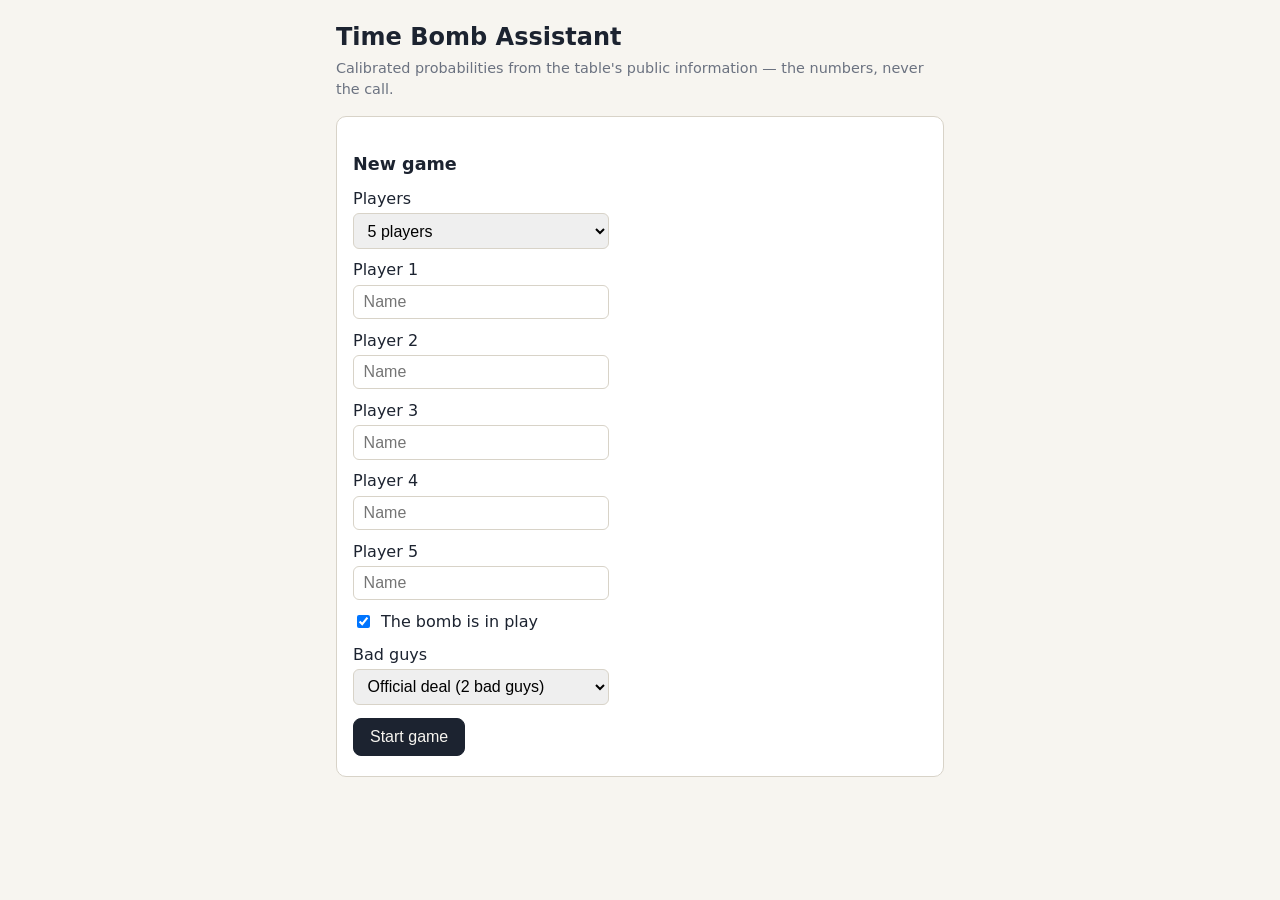
==== web/static/index.html @ 4788f813 "web: US1 MVP — solver-backed cut panel in the browser (T007-T013) replay.py gains the belief block, " ====
<!DOCTYPE html>
<html lang="en">
<head>
  <meta charset="utf-8">
  <meta name="viewport" content="width=device-width, initial-scale=1">
  <title>Time Bomb Assistant</title>
  <link rel="stylesheet" href="styles.css">
</head>
<body>
  <header>
    <h1>Time Bomb Assistant</h1>
    <p class="tagline">Calibrated probabilities from the table's public information —
      the numbers, never the call.</p>
  </header>

  <main>
    <!-- Setup screen -->
    <section id="setup-screen" hidden>
      <h2>New game</h2>
      <form id="setup-form">
        <label>Players
          <select id="player-count"></select>
        </label>
        <div id="name-inputs"></div>
        <label class="row">
          <input type="checkbox" id="bomb-toggle" checked>
          The bomb is in play
        </label>
        <label>Bad guys
          <select id="role-deal"></select>
        </label>
        <p id="setup-error" class="error" hidden></p>
        <button type="submit">Start game</button>
      </form>
    </section>

    <!-- Game screen -->
    <section id="game-screen" hidden>
      <div id="status-bar"></div>
      <div id="banner" hidden></div>
      <div id="warnings"></div>

      <div id="num-bad-chip" hidden></div>

      <table id="panel-table" hidden>
        <thead>
          <tr>
            <th>Player</th>
            <th>P(bad)</th>
            <th>P(bomb)</th>
            <th>P(safe wire)</th>
            <th id="info-header">Info</th>
          </tr>
        </thead>
        <tbody></tbody>
      </table>
      <p id="panel-note" class="note" hidden></p>

      <form id="decl-form" hidden>
        <h2 id="decl-title"></h2>
        <div id="decl-inputs"></div>
        <p id="decl-error" class="error" hidden></p>
        <button type="submit">Enter declarations</button>
      </form>

      <div id="cut-form" hidden>
        <h2 id="cut-title"></h2>
        <div id="cut-players"></div>
        <div id="cut-results" hidden>
          <p id="cut-chosen"></p>
          <button type="button" data-result="safe">Safe wire</button>
          <button type="button" data-result="nothing">Nothing</button>
          <button type="button" data-result="bomb" id="bomb-result">The bomb</button>
          <button type="button" id="cut-cancel">Cancel</button>
        </div>
      </div>

      <div class="game-actions">
        <button type="button" id="undo-button" hidden>Undo last entry</button>
        <button type="button" id="new-game-button">New game</button>
      </div>
    </section>
  </main>

  <script src="main.js"></script>
</body>
</html>
---- web/static/styles.css ----
/* Time Bomb assistant — phone-first (specs/001-web-cut-panel, T013). */

:root {
  --ink: #1c2330;
  --paper: #f7f5f0;
  --card: #ffffff;
  --line: #d8d3c8;
  --accent: #b3462e;
  --good: #2e7d4f;
  --bad: #b3462e;
  --muted: #6b7280;
}

* { box-sizing: border-box; }

body {
  margin: 0 auto;
  padding: 0 1rem 3rem;
  max-width: 40rem;
  font-family: system-ui, sans-serif;
  font-size: 16px;
  line-height: 1.45;
  color: var(--ink);
  background: var(--paper);
}

header { padding-top: 1.25rem; }
h1 { margin: 0; font-size: 1.5rem; }
h2 { font-size: 1.1rem; margin: 1.2rem 0 0.5rem; }
.tagline { margin: 0.2rem 0 0; color: var(--muted); font-size: 0.9rem; }

section {
  background: var(--card);
  border: 1px solid var(--line);
  border-radius: 10px;
  padding: 1rem;
  margin-top: 1rem;
}

label { display: block; margin: 0.6rem 0; }
label.row { display: flex; align-items: center; gap: 0.5rem; }

input[type="text"], input[type="number"], select {
  font-size: 1rem;
  padding: 0.45rem 0.6rem;
  border: 1px solid var(--line);
  border-radius: 6px;
  width: 100%;
  max-width: 16rem;
  display: block;
  margin-top: 0.2rem;
}
input[type="number"] { max-width: 6rem; }

button {
  font-size: 1rem;
  padding: 0.55rem 1rem;
  margin: 0.25rem 0.35rem 0.25rem 0;
  border: 1px solid var(--line);
  border-radius: 8px;
  background: var(--card);
  cursor: pointer;
}
button[type="submit"] { background: var(--ink); color: var(--paper); border-color: var(--ink); }
button:disabled { opacity: 0.4; cursor: not-allowed; }

#status-bar {
  font-weight: 600;
  font-size: 0.95rem;
}

.banner {
  margin-top: 0.8rem;
  padding: 0.7rem 0.9rem;
  border-radius: 8px;
  font-weight: 700;
  color: #fff;
}
.banner.good { background: var(--good); }
.banner.bad { background: var(--bad); }

.warning {
  margin: 0.6rem 0 0;
  padding: 0.55rem 0.8rem;
  background: #fdf3d7;
  border: 1px solid #e7cf8c;
  border-radius: 8px;
  font-size: 0.92rem;
}
.error { color: var(--accent); font-size: 0.92rem; }
.note { color: var(--muted); font-size: 0.85rem; margin: 0.4rem 0 0; }

#num-bad-chip {
  display: inline-block;
  margin-top: 0.8rem;
  padding: 0.25rem 0.7rem;
  border: 1px solid var(--line);
  border-radius: 999px;
  font-size: 0.9rem;
  background: var(--paper);
}

#panel-table {
  width: 100%;
  margin-top: 0.8rem;
  border-collapse: collapse;
  font-variant-numeric: tabular-nums;
}
#panel-table th, #panel-table td {
  padding: 0.45rem 0.4rem;
  text-align: right;
  border-bottom: 1px solid var(--line);
  font-size: 0.92rem;
}
#panel-table th:first-child, #panel-table td:first-child {
  text-align: left;
  font-weight: 600;
}
#panel-table th { color: var(--muted); font-weight: 600; }
.no-cards { color: var(--muted); font-style: italic; text-align: center; }

#decl-inputs label {
  display: flex;
  align-items: center;
  justify-content: space-between;
  gap: 0.6rem;
  max-width: 18rem;
}

#cut-players button { min-width: 5.5rem; }
#cut-results { margin-top: 0.6rem; }
#cut-results p { margin: 0.2rem 0 0.4rem; font-weight: 600; }
#bomb-result { border-color: var(--bad); color: var(--bad); }

.game-actions {
  margin-top: 1.1rem;
  padding-top: 0.8rem;
  border-top: 1px solid var(--line);
}

@media (max-width: 480px) {
  body { font-size: 15px; }
  #panel-table th, #panel-table td { padding: 0.4rem 0.25rem; font-size: 0.88rem; }
  button { padding: 0.5rem 0.8rem; }
}
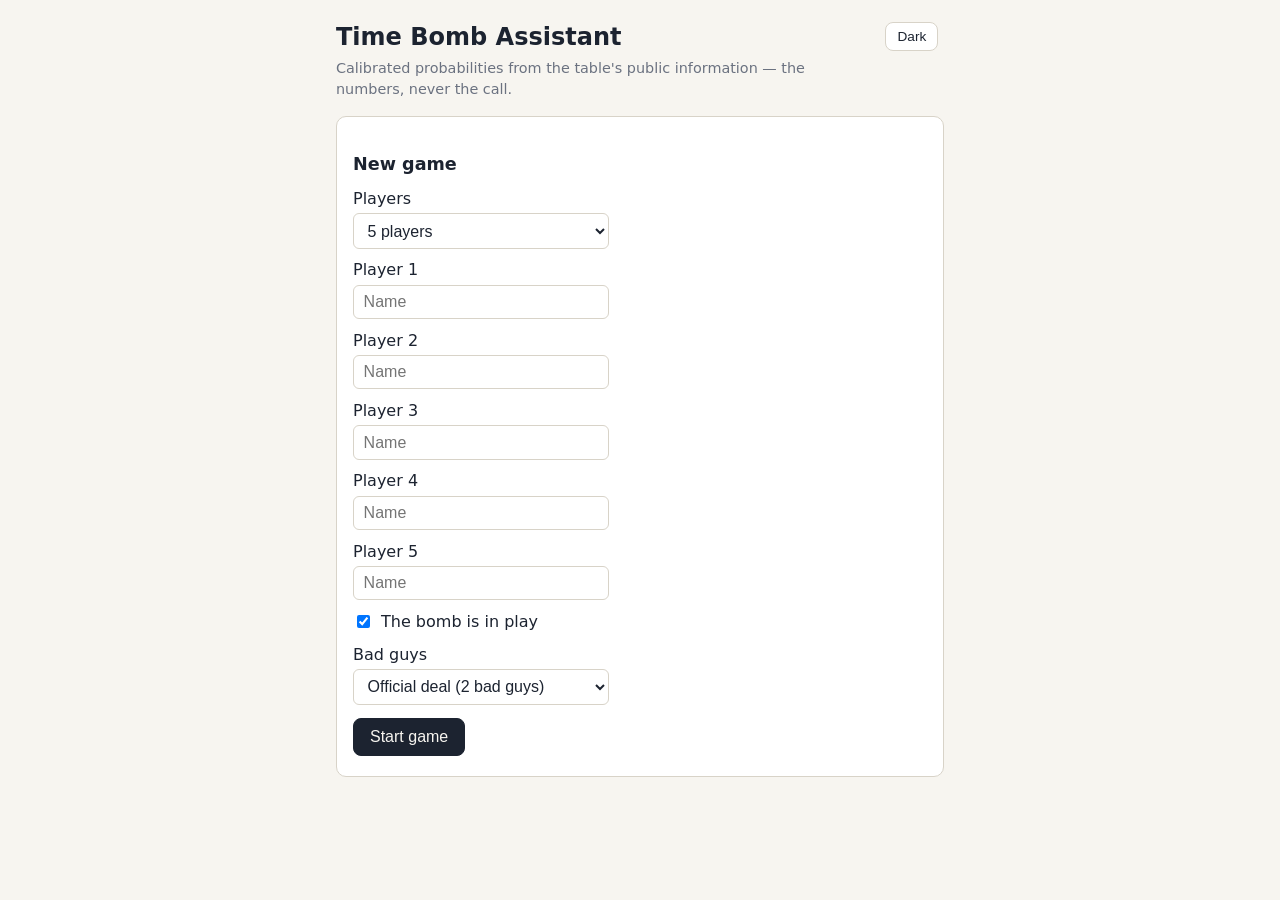
==== commit f8a5f14d: "web: explicit cut submission + dark mode (T024-T025, FR-003 amended, FR-013) Cut entry is now two to" ====
--- a/web/static/index.html
+++ b/web/static/index.html
@@ -8,9 +8,12 @@
 </head>
 <body>
   <header>
-    <h1>Time Bomb Assistant</h1>
-    <p class="tagline">Calibrated probabilities from the table's public information —
-      the numbers, never the call.</p>
+    <div>
+      <h1>Time Bomb Assistant</h1>
+      <p class="tagline">Calibrated probabilities from the table's public information —
+        the numbers, never the call.</p>
+    </div>
+    <button type="button" id="theme-toggle" aria-label="Switch theme">Dark</button>
   </header>
 
   <main>
@@ -65,14 +68,15 @@
 
       <div id="cut-form" hidden>
         <h2 id="cut-title"></h2>
+        <p class="cut-step">Whose wire was cut?</p>
         <div id="cut-players"></div>
-        <div id="cut-results" hidden>
-          <p id="cut-chosen"></p>
+        <p class="cut-step">The card showed…</p>
+        <div id="cut-results">
           <button type="button" data-result="safe">Safe wire</button>
           <button type="button" data-result="nothing">Nothing</button>
           <button type="button" data-result="bomb" id="bomb-result">The bomb</button>
-          <button type="button" id="cut-cancel">Cancel</button>
         </div>
+        <button type="button" id="cut-submit" class="primary" disabled>Submit cut</button>
       </div>
 
       <div class="game-actions">
--- a/web/static/styles.css
+++ b/web/static/styles.css
@@ -1,4 +1,6 @@
-/* Time Bomb assistant — phone-first (specs/001-web-cut-panel, T013). */
+/* Time Bomb assistant — phone-first, light + dark (specs/001-web-cut-panel, T013/T025).
+ * All colors live in the token block; the theme toggle stamps data-theme on <html>,
+ * which must win over the OS preference in both directions. */
 
 :root {
   --ink: #1c2330;
@@ -9,6 +11,57 @@
   --good: #2e7d4f;
   --bad: #b3462e;
   --muted: #6b7280;
+  --warn-bg: #fdf3d7;
+  --warn-line: #e7cf8c;
+  --button-ink: #f7f5f0;
+  color-scheme: light;
+}
+
+@media (prefers-color-scheme: dark) {
+  :root {
+    --ink: #e9e5dd;
+    --paper: #191817;
+    --card: #24221f;
+    --line: #423e38;
+    --accent: #d4644a;
+    --good: #3f9a68;
+    --bad: #c14f36;
+    --muted: #9b958a;
+    --warn-bg: #37301d;
+    --warn-line: #6b5a2c;
+    --button-ink: #191817;
+    color-scheme: dark;
+  }
+}
+
+:root[data-theme="light"] {
+  --ink: #1c2330;
+  --paper: #f7f5f0;
+  --card: #ffffff;
+  --line: #d8d3c8;
+  --accent: #b3462e;
+  --good: #2e7d4f;
+  --bad: #b3462e;
+  --muted: #6b7280;
+  --warn-bg: #fdf3d7;
+  --warn-line: #e7cf8c;
+  --button-ink: #f7f5f0;
+  color-scheme: light;
+}
+
+:root[data-theme="dark"] {
+  --ink: #e9e5dd;
+  --paper: #191817;
+  --card: #24221f;
+  --line: #423e38;
+  --accent: #d4644a;
+  --good: #3f9a68;
+  --bad: #c14f36;
+  --muted: #9b958a;
+  --warn-bg: #37301d;
+  --warn-line: #6b5a2c;
+  --button-ink: #191817;
+  color-scheme: dark;
 }
 
 * { box-sizing: border-box; }
@@ -24,10 +77,22 @@
   background: var(--paper);
 }
 
-header { padding-top: 1.25rem; }
+header {
+  padding-top: 1.25rem;
+  display: flex;
+  align-items: flex-start;
+  justify-content: space-between;
+  gap: 0.8rem;
+}
 h1 { margin: 0; font-size: 1.5rem; }
 h2 { font-size: 1.1rem; margin: 1.2rem 0 0.5rem; }
 .tagline { margin: 0.2rem 0 0; color: var(--muted); font-size: 0.9rem; }
+#theme-toggle {
+  flex-shrink: 0;
+  margin-top: 0.15rem;
+  padding: 0.35rem 0.7rem;
+  font-size: 0.85rem;
+}
 
 section {
   background: var(--card);
@@ -49,6 +114,8 @@
   max-width: 16rem;
   display: block;
   margin-top: 0.2rem;
+  background: var(--card);
+  color: var(--ink);
 }
 input[type="number"] { max-width: 6rem; }
 
@@ -59,10 +126,25 @@
   border: 1px solid var(--line);
   border-radius: 8px;
   background: var(--card);
+  color: var(--ink);
   cursor: pointer;
 }
-button[type="submit"] { background: var(--ink); color: var(--paper); border-color: var(--ink); }
+button[type="submit"], button.primary {
+  background: var(--ink);
+  color: var(--button-ink);
+  border-color: var(--ink);
+}
 button:disabled { opacity: 0.4; cursor: not-allowed; }
+button:focus-visible { outline: 2px solid var(--accent); outline-offset: 2px; }
+
+/* A chosen (but not yet submitted) cut option. */
+button.selected {
+  background: var(--ink);
+  color: var(--button-ink);
+  border-color: var(--ink);
+}
+#bomb-result { border-color: var(--bad); color: var(--bad); }
+#bomb-result.selected { background: var(--bad); color: var(--button-ink); }
 
 #status-bar {
   font-weight: 600;
@@ -82,8 +164,8 @@
 .warning {
   margin: 0.6rem 0 0;
   padding: 0.55rem 0.8rem;
-  background: #fdf3d7;
-  border: 1px solid #e7cf8c;
+  background: var(--warn-bg);
+  border: 1px solid var(--warn-line);
   border-radius: 8px;
   font-size: 0.92rem;
 }
@@ -129,8 +211,7 @@
 
 #cut-players button { min-width: 5.5rem; }
 #cut-results { margin-top: 0.6rem; }
-#cut-results p { margin: 0.2rem 0 0.4rem; font-weight: 600; }
-#bomb-result { border-color: var(--bad); color: var(--bad); }
+.cut-step { margin: 0.5rem 0 0.2rem; font-size: 0.9rem; color: var(--muted); }
 
 .game-actions {
   margin-top: 1.1rem;
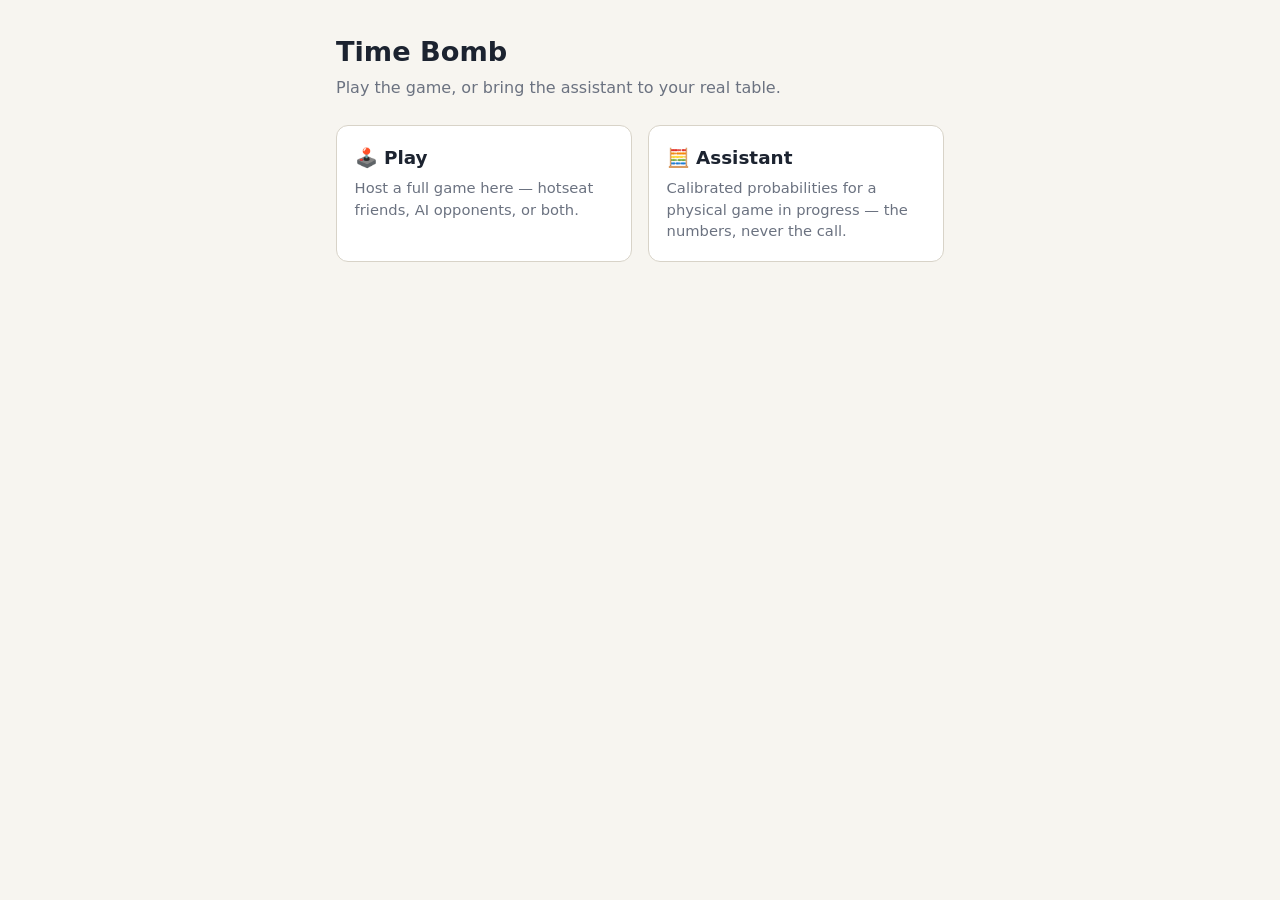
==== commit 17b0d9da: "web: US3 — two-door home page, v1 assistant moved to /assistant (T022-T024) - v1 static files git-mv" ====
--- a/web/static/index.html
+++ b/web/static/index.html
@@ -3,89 +3,72 @@
 <head>
   <meta charset="utf-8">
   <meta name="viewport" content="width=device-width, initial-scale=1">
-  <title>Time Bomb Assistant</title>
-  <link rel="stylesheet" href="styles.css">
+  <title>Time Bomb</title>
+  <!-- Two-door home (specs/002-host-local-game, T023). Self-contained styles:
+       the same design tokens as the assistant and the game, by value. -->
+  <style>
+    :root {
+      --ink: #1c2330; --paper: #f7f5f0; --card: #ffffff; --line: #d8d3c8;
+      --accent: #b3462e; --muted: #6b7280;
+      color-scheme: light;
+    }
+    @media (prefers-color-scheme: dark) {
+      :root {
+        --ink: #e9e5dd; --paper: #191817; --card: #24221f; --line: #423e38;
+        --accent: #d4644a; --muted: #9b958a;
+        color-scheme: dark;
+      }
+    }
+    * { box-sizing: border-box; }
+    body {
+      margin: 0 auto; padding: 0 1rem 3rem; max-width: 40rem;
+      font-family: system-ui, sans-serif; font-size: 16px; line-height: 1.45;
+      color: var(--ink); background: var(--paper);
+    }
+    header { padding-top: 2rem; }
+    h1 { margin: 0; font-size: 1.7rem; }
+    .tagline { margin: 0.3rem 0 0; color: var(--muted); }
+    .doors { display: grid; gap: 1rem; margin-top: 1.6rem; }
+    @media (min-width: 480px) { .doors { grid-template-columns: 1fr 1fr; } }
+    a.door {
+      display: block; padding: 1.2rem 1.1rem; border: 1px solid var(--line);
+      border-radius: 12px; background: var(--card); color: inherit;
+      text-decoration: none;
+    }
+    a.door:hover, a.door:focus-visible { border-color: var(--accent); outline: none; }
+    .door h2 { margin: 0 0 0.35rem; font-size: 1.15rem; }
+    .door p { margin: 0; color: var(--muted); font-size: 0.92rem; }
+    #continue-note { margin-top: 1rem; font-size: 0.92rem; color: var(--muted); }
+    #continue-note a { color: var(--accent); }
+  </style>
 </head>
 <body>
   <header>
-    <div>
-      <h1>Time Bomb Assistant</h1>
-      <p class="tagline">Calibrated probabilities from the table's public information —
-        the numbers, never the call.</p>
-    </div>
-    <button type="button" id="theme-toggle" aria-label="Switch theme">Dark</button>
+    <h1>Time Bomb</h1>
+    <p class="tagline">Play the game, or bring the assistant to your real table.</p>
   </header>
 
   <main>
-    <!-- Setup screen -->
-    <section id="setup-screen" hidden>
-      <h2>New game</h2>
-      <form id="setup-form">
-        <label>Players
-          <select id="player-count"></select>
-        </label>
-        <div id="name-inputs"></div>
-        <label class="row">
-          <input type="checkbox" id="bomb-toggle" checked>
-          The bomb is in play
-        </label>
-        <label>Bad guys
-          <select id="role-deal"></select>
-        </label>
-        <p id="setup-error" class="error" hidden></p>
-        <button type="submit">Start game</button>
-      </form>
-    </section>
-
-    <!-- Game screen -->
-    <section id="game-screen" hidden>
-      <div id="status-bar"></div>
-      <div id="banner" hidden></div>
-      <div id="warnings"></div>
-
-      <div id="num-bad-chip" hidden></div>
-
-      <table id="panel-table" hidden>
-        <thead>
-          <tr>
-            <th>Player</th>
-            <th>P(bad)</th>
-            <th>P(bomb)</th>
-            <th>P(safe wire)</th>
-            <th id="info-header">Info</th>
-          </tr>
-        </thead>
-        <tbody></tbody>
-      </table>
-      <p id="panel-note" class="note" hidden></p>
-
-      <form id="decl-form" hidden>
-        <h2 id="decl-title"></h2>
-        <div id="decl-inputs"></div>
-        <p id="decl-error" class="error" hidden></p>
-        <button type="submit">Enter declarations</button>
-      </form>
-
-      <div id="cut-form" hidden>
-        <h2 id="cut-title"></h2>
-        <p class="cut-step">Whose wire was cut?</p>
-        <div id="cut-players"></div>
-        <p class="cut-step">The card showed…</p>
-        <div id="cut-results">
-          <button type="button" data-result="safe">Safe wire</button>
-          <button type="button" data-result="nothing">Nothing</button>
-          <button type="button" data-result="bomb" id="bomb-result">The bomb</button>
-        </div>
-        <button type="button" id="cut-submit" class="primary" disabled>Submit cut</button>
-      </div>
-
-      <div class="game-actions">
-        <button type="button" id="undo-button" hidden>Undo last entry</button>
-        <button type="button" id="new-game-button">New game</button>
-      </div>
-    </section>
+    <nav class="doors">
+      <a class="door" href="/play">
+        <h2>🕹️ Play</h2>
+        <p>Host a full game here — hotseat friends, AI opponents, or both.</p>
+      </a>
+      <a class="door" href="/assistant/">
+        <h2>🧮 Assistant</h2>
+        <p>Calibrated probabilities for a physical game in progress — the numbers,
+          never the call.</p>
+      </a>
+    </nav>
+    <!-- Continue/resume affordance: filled in by US6 (saves); until then it only
+         appears when a live game is already running. -->
+    <p id="continue-note" hidden>A game is in progress — <a href="/play">continue it</a>.</p>
   </main>
 
-  <script src="main.js"></script>
+  <script>
+    fetch("/api/game").then((resp) => {
+      if (resp.ok) document.getElementById("continue-note").hidden = false;
+    }).catch(() => {});
+  </script>
 </body>
 </html>
